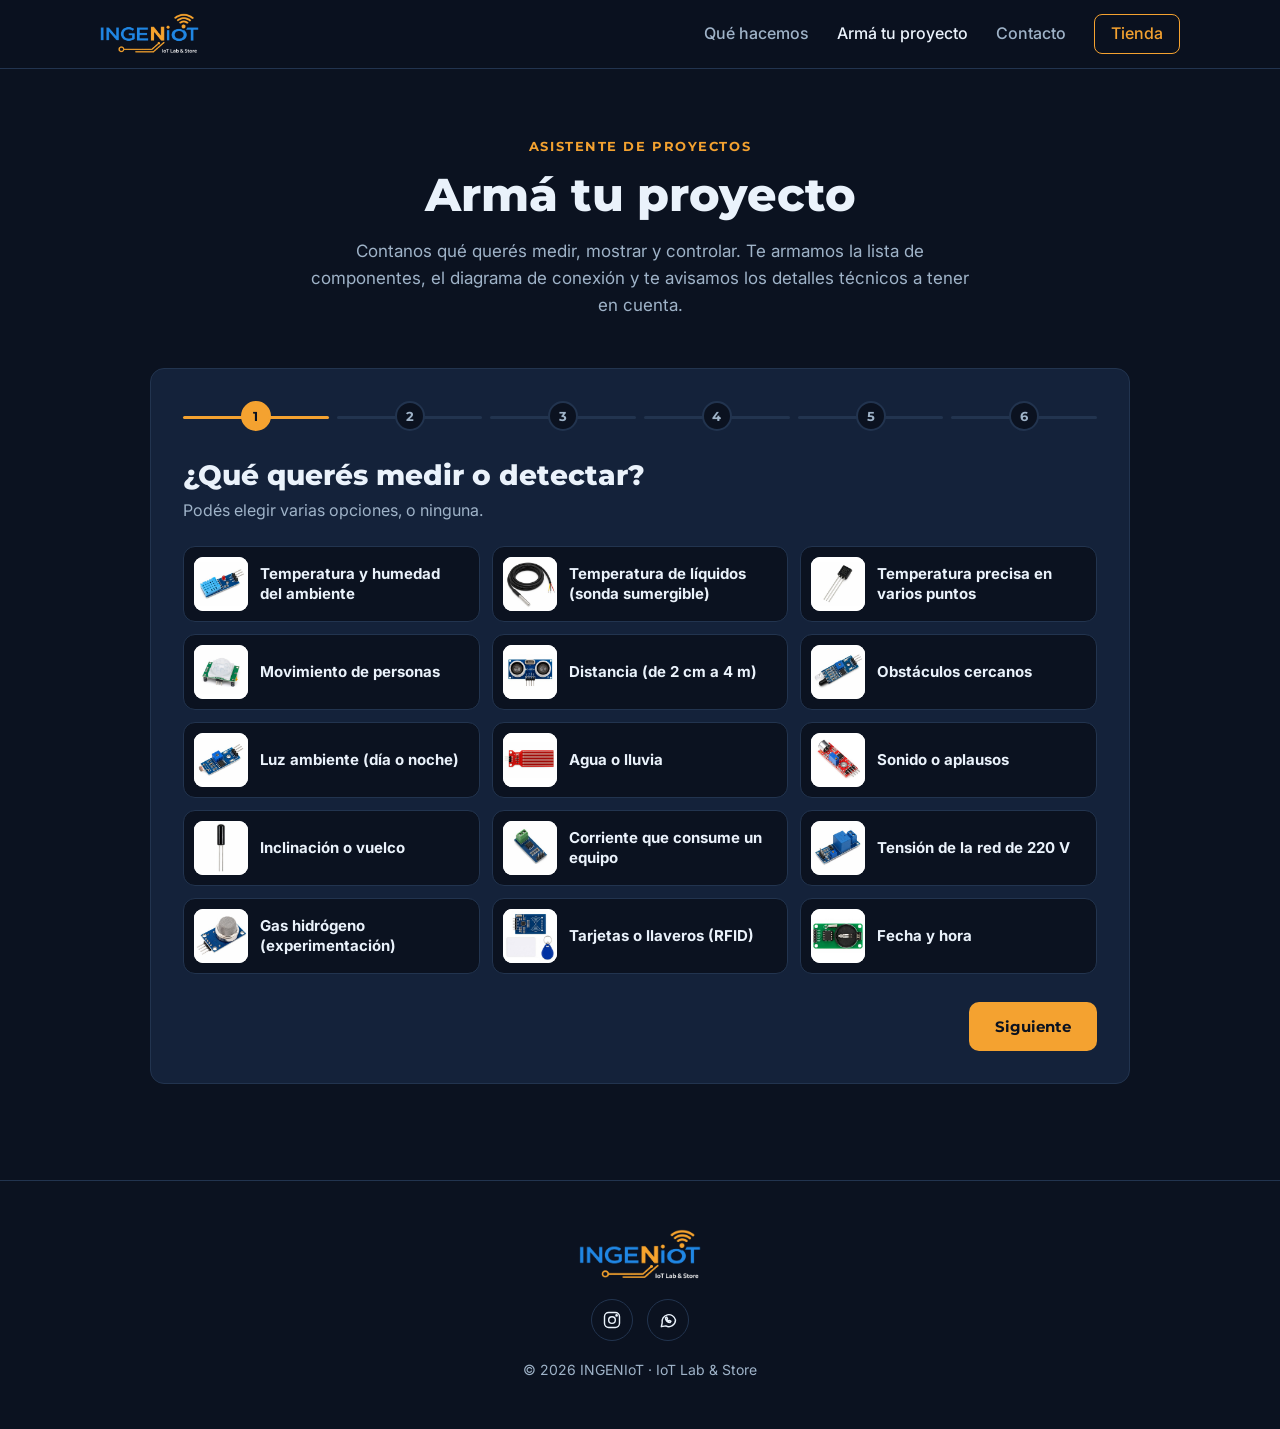
==== asistente.html @ f7495639 "Asistente “Armá tu proyecto”: preguntas, diagrama de bloques y lista de componentes" ====
<!DOCTYPE html>
<html lang="es">
<head>
  <meta charset="UTF-8">
  <meta name="viewport" content="width=device-width, initial-scale=1.0">
  <title>Armá tu proyecto | INGENIoT</title>
  <meta name="description" content="Respondé unas preguntas y te armamos la lista de componentes para tu proyecto con ESP32 o Arduino, con el diagrama de conexión.">
  <link rel="icon" type="image/png" href="ingeniot_reducido.png">

  <meta property="og:title" content="Armá tu proyecto | INGENIoT">
  <meta property="og:description" content="Contanos qué querés medir, mostrar y controlar, y te decimos qué componentes necesitás.">
  <meta property="og:image" content="https://ingeniotstore.com.ar/ingeniot_reducido.png">

  <link rel="preconnect" href="https://fonts.googleapis.com">
  <link rel="preconnect" href="https://fonts.gstatic.com" crossorigin>
  <link href="https://fonts.googleapis.com/css2?family=Montserrat:wght@500;600;700;800&family=Inter:wght@400;500;600&display=swap" rel="stylesheet">
  <link rel="stylesheet" href="styles.css">
  <link rel="stylesheet" href="asistente.css">
</head>

<body>

  <!-- ===== ENCABEZADO ===== -->
  <header class="header">
    <div class="container header-inner">
      <a href="index.html" class="brand"><img src="ingeniot.png" alt="INGENIoT IoT Lab & Store"></a>
      <button class="menu-toggle" aria-label="Abrir menú" aria-expanded="false">
        <span></span><span></span><span></span>
      </button>
      <nav class="nav">
        <a href="index.html#servicios">Qué hacemos</a>
        <a href="asistente.html" aria-current="page">Armá tu proyecto</a>
        <a href="index.html#contacto">Contacto</a>
        <a href="index.html#tienda" class="nav-store">Tienda</a>
      </nav>
    </div>
  </header>

  <!-- ===== INTRO ===== -->
  <section class="as-hero">
    <div class="container">
      <span class="kicker">Asistente de proyectos</span>
      <h1>Armá tu proyecto</h1>
      <p>Contanos qué querés medir, mostrar y controlar. Te armamos la lista de componentes, el diagrama de conexión y te avisamos los detalles técnicos a tener en cuenta.</p>
    </div>
  </section>

  <!-- ===== ASISTENTE ===== -->
  <section class="as-main">
    <div class="container">

      <div class="as-wizard" id="wizard">
        <ol class="as-progress" id="progress"></ol>
        <div class="as-step" id="step"></div>
        <div class="as-nav">
          <button class="btn btn-ghost" id="prev" type="button">Atrás</button>
          <p class="as-hint" id="hint" role="status"></p>
          <button class="btn btn-primary" id="next" type="button">Siguiente</button>
        </div>
      </div>

      <div class="as-result" id="result" hidden>
        <div class="as-result-head">
          <div>
            <span class="kicker">Tu proyecto</span>
            <h2 id="res-title">Así se conecta</h2>
            <p id="res-summary"></p>
          </div>
          <div class="as-result-actions">
            <button class="btn btn-ghost" id="edit" type="button">Modificar respuestas</button>
            <button class="btn btn-ghost" id="restart" type="button">Empezar de nuevo</button>
          </div>
        </div>

        <div class="as-kit" id="kit" hidden></div>

        <div class="as-diagram" id="diagram">
          <svg class="as-lines" id="lines" aria-hidden="true"></svg>
          <div class="as-col" id="col-in"><h3>Entradas</h3></div>
          <div class="as-col as-center" id="col-center"></div>
          <div class="as-col" id="col-out"><h3>Salidas</h3></div>
        </div>

        <div class="as-wiring">
          <h3>Para conectarlo todo</h3>
          <div class="as-wiring-cards" id="wiring"></div>
        </div>

        <div class="as-notes" id="notes"></div>

        <div class="as-list">
          <h3>Lista de componentes</h3>
          <p class="as-small">Destildá lo que ya tengas. Precios de referencia de nuestra tienda online.</p>
          <div id="list"></div>
          <div class="as-total"><span>Total estimado</span><strong id="total"></strong></div>
          <div class="as-buy">
            <button class="btn btn-primary" id="wa" type="button">Pedir por WhatsApp</button>
            <button class="btn btn-ghost" id="ask" type="button">Quiero asesoramiento</button>
            <button class="btn btn-ghost" id="share" type="button">Copiar link del proyecto</button>
          </div>
        </div>

        <form class="form as-form" id="ask-form" hidden novalidate>
          <h3>Contanos tu idea</h3>
          <p class="as-small">Nuestro equipo revisa tu proyecto y te responde por mail con sugerencias, sin costo.</p>
          <input type="hidden" name="_subject" value="Proyecto armado en el asistente de ingeniotstore.com.ar">
          <input type="text" name="_gotcha" tabindex="-1" autocomplete="off" style="display:none">
          <input type="hidden" name="proyecto" id="ask-proyecto">
          <div class="form-row">
            <label>Nombre <input type="text" name="nombre" required autocomplete="name"></label>
            <label>Email <input type="email" name="email" required autocomplete="email"></label>
          </div>
          <label>¿Qué querés lograr? <span class="optional">Cuanto más detalle, mejor</span>
            <textarea name="mensaje" rows="4" required></textarea>
          </label>
          <button type="submit" class="btn btn-primary btn-block">Enviar a INGENIoT</button>
          <p class="form-status" id="ask-status" role="status"></p>
        </form>
      </div>

    </div>
  </section>

  <!-- ===== PIE ===== -->
  <footer class="footer">
    <div class="container footer-inner">
      <img src="ingeniot.png" alt="INGENIoT" class="footer-logo">
      <div class="social">
        <a href="https://www.instagram.com/ingeniot.store/" target="_blank" rel="noopener" aria-label="Instagram">
          <svg viewBox="0 0 24 24" aria-hidden="true"><rect x="3" y="3" width="18" height="18" rx="5"/><circle cx="12" cy="12" r="4"/><circle cx="17.5" cy="6.5" r="0.8" class="fill"/></svg>
        </a>
        <a href="https://wa.me/5491128269570" target="_blank" rel="noopener" aria-label="WhatsApp">
          <svg viewBox="0 0 24 24" aria-hidden="true"><path d="M21 12a8 8 0 0 1-11.6 7.1L4 20l1-4.4A8 8 0 1 1 21 12z"/><path d="M9 9.5c0 3 2.5 5.5 5.5 5.5l1-1.5-2-1-1 .8a4 4 0 0 1-1.8-1.8l.8-1-1-2z"/></svg>
        </a>
      </div>
      <p class="copy">© <span id="year"></span> INGENIoT · IoT Lab &amp; Store</p>
    </div>
  </footer>

  <script src="asistente-datos.js"></script>
  <script src="asistente.js"></script>
</body>
</html>
---- styles.css ----
/* ===== Paleta INGENIoT ===== */
:root {
  --bg: #0B1220;
  --bg-alt: #0F1A2E;
  --surface: #14223A;
  --border: #22344F;
  --blue: #2385E0;
  --blue-light: #5AA9F0;
  --orange: #F4A230;
  --orange-dark: #E08A12;
  --text: #EAF2FB;
  --muted: #9FB3C8;
  --radius: 14px;
  --max: 1120px;
}

* { box-sizing: border-box; }

html { scroll-behavior: smooth; scroll-padding-top: 76px; }

body {
  margin: 0;
  font-family: "Inter", Arial, sans-serif;
  background: var(--bg);
  color: var(--text);
  line-height: 1.6;
  -webkit-font-smoothing: antialiased;
}

h1, h2, h3 { font-family: "Montserrat", Arial, sans-serif; line-height: 1.2; margin: 0 0 16px; }
p { margin: 0 0 16px; color: var(--muted); }
a { color: inherit; }
img { max-width: 100%; display: block; }

.container { max-width: var(--max); margin: 0 auto; padding: 0 20px; }
.accent { color: var(--orange); }

/* ===== Botones ===== */
.btn {
  display: inline-flex; align-items: center; justify-content: center; gap: 8px;
  padding: 13px 24px; border-radius: 10px; border: 2px solid transparent;
  font-family: "Montserrat", Arial, sans-serif; font-weight: 700; font-size: 15px;
  text-decoration: none; cursor: pointer; transition: transform .15s, background .15s, border-color .15s;
}
.btn:hover { transform: translateY(-2px); }
.btn-primary { background: var(--orange); color: #0B1220; }
.btn-primary:hover { background: #FFB54D; }
.btn-ghost { border-color: var(--blue-light); color: var(--text); }
.btn-ghost:hover { background: rgba(90,169,240,.12); }
.btn-block { width: 100%; }

/* ===== Encabezado ===== */
.header {
  position: sticky; top: 0; z-index: 10;
  background: rgba(11,18,32,.92); backdrop-filter: blur(8px);
  border-bottom: 1px solid var(--border);
}
.header-inner { display: flex; align-items: center; justify-content: space-between; height: 68px; }
.brand img { height: 42px; width: auto; }
.nav { display: flex; align-items: center; gap: 28px; }
.nav a { text-decoration: none; font-weight: 500; color: var(--muted); transition: color .15s; }
.nav a:hover { color: var(--text); }
.nav .nav-store { color: var(--orange); border: 1.5px solid var(--orange); padding: 6px 16px; border-radius: 8px; }
.nav .nav-store:hover { background: var(--orange); color: #0B1220; }

.menu-toggle { display: none; background: none; border: 0; padding: 8px; cursor: pointer; }
.menu-toggle span { display: block; width: 24px; height: 2px; margin: 5px 0; background: var(--text); transition: .2s; }

/* ===== Hero ===== */
.hero {
  position: relative; padding: 110px 0 120px; text-align: center;
  background: linear-gradient(180deg, rgba(11,18,32,.80) 0%, rgba(11,18,32,.88) 70%, var(--bg) 100%),
              url("banner_modulos.jpeg") center / cover no-repeat;
}
.hero-inner { max-width: 820px; }
.badge {
  display: inline-block; margin-bottom: 22px; padding: 6px 16px; border-radius: 999px;
  background: rgba(244,162,48,.12); color: var(--orange); font-size: 14px; font-weight: 600;
}
.hero h1 { font-size: clamp(30px, 5vw, 52px); font-weight: 800; }
.lead { font-size: 18px; max-width: 640px; margin: 0 auto 32px; color: #C3D3E4; }
.hero-actions { display: flex; gap: 14px; justify-content: center; flex-wrap: wrap; }

/* ===== Pilares ===== */
.pillars {
  display: grid; grid-template-columns: 1fr 1fr; gap: 24px;
  margin-top: -60px; position: relative;
}
.pillar {
  background: var(--surface); border: 1px solid var(--border); border-radius: var(--radius);
  padding: 32px; box-shadow: 0 20px 40px rgba(0,0,0,.25);
}
.pillar h2 { font-size: 22px; }
.pillar p { margin: 0; }
.pillar-icon {
  width: 52px; height: 52px; border-radius: 12px; margin-bottom: 18px;
  display: grid; place-items: center; background: rgba(35,133,224,.15);
}
.pillar:nth-child(2) .pillar-icon { background: rgba(244,162,48,.15); }
.pillar-icon svg { width: 28px; height: 28px; fill: none; stroke: var(--blue-light); stroke-width: 1.8; stroke-linecap: round; stroke-linejoin: round; }
.pillar:nth-child(2) .pillar-icon svg { stroke: var(--orange); }

/* ===== Secciones ===== */
.section { padding: 96px 0; }
.section-alt { background: var(--bg-alt); }
.section-head { text-align: center; max-width: 680px; margin: 0 auto 48px; }
.section-head h2, .about h2, .store-cta h2 { font-size: clamp(26px, 3.5vw, 36px); font-weight: 800; }
.kicker {
  display: inline-block; margin-bottom: 10px; color: var(--orange);
  font-family: "Montserrat", Arial, sans-serif; font-weight: 700; font-size: 13px;
  letter-spacing: .12em; text-transform: uppercase;
}

/* ===== Tarjetas de servicios ===== */
.cards { display: grid; grid-template-columns: repeat(3, 1fr); gap: 20px; }
.card {
  background: var(--surface); border: 1px solid var(--border); border-radius: var(--radius);
  padding: 28px; transition: border-color .2s, transform .2s;
}
.card:hover { border-color: var(--blue); transform: translateY(-4px); }
.card svg { width: 36px; height: 36px; margin-bottom: 14px; fill: none; stroke: var(--orange); stroke-width: 1.6; stroke-linecap: round; stroke-linejoin: round; }
.card h3 { font-size: 18px; margin-bottom: 8px; }
.card p { margin: 0; font-size: 15px; }
@media (min-width: 1081px) { .cards { grid-template-columns: repeat(4, 1fr); } }

/* ===== Quiénes somos ===== */
.about { display: grid; grid-template-columns: 1.3fr 1fr; gap: 56px; align-items: center; }
.values { list-style: none; margin: 0; padding: 0; display: grid; gap: 16px; }
.values li {
  background: var(--surface); border-left: 3px solid var(--orange); border-radius: 10px;
  padding: 18px 22px; display: grid; gap: 4px;
}
.values strong { font-family: "Montserrat", Arial, sans-serif; }
.values span { color: var(--muted); font-size: 15px; }

/* ===== Tienda ===== */
.store-cta {
  display: flex; align-items: center; justify-content: space-between; gap: 32px;
  background: linear-gradient(135deg, rgba(35,133,224,.18), rgba(244,162,48,.10));
  border: 1px solid var(--border); border-radius: var(--radius); padding: 44px;
}
.store-cta p { margin: 0; }
.store-cta .btn { flex-shrink: 0; }
#asistente { padding-bottom: 0; }

/* ===== Formulario ===== */
.contact { max-width: 760px; }
.form {
  background: var(--surface); border: 1px solid var(--border); border-radius: var(--radius);
  padding: 36px; display: grid; gap: 20px;
}
.form-row { display: grid; grid-template-columns: 1fr 1fr; gap: 20px; }
.form label { display: grid; gap: 8px; font-weight: 500; font-size: 15px; }
.optional { color: var(--muted); font-weight: 400; }
.form input[type="text"], .form input[type="email"], .form input[type="tel"], .form textarea {
  width: 100%; padding: 12px 14px; border-radius: 10px;
  border: 1px solid var(--border); background: var(--bg); color: var(--text);
  font: inherit; transition: border-color .15s;
}
.form input:focus, .form textarea:focus { outline: none; border-color: var(--blue); box-shadow: 0 0 0 3px rgba(35,133,224,.2); }
.form textarea { resize: vertical; }
.form .invalid { border-color: #E5534B; }

fieldset { border: 0; padding: 0; margin: 0; }
legend { font-weight: 500; font-size: 15px; margin-bottom: 12px; }
.checks { display: grid; grid-template-columns: 1fr 1fr; gap: 10px; }
.form .check {
  display: flex; align-items: center; gap: 10px; font-weight: 400;
  padding: 12px 14px; border: 1px solid var(--border); border-radius: 10px; cursor: pointer;
  transition: border-color .15s, background .15s;
}
.form .check:hover { border-color: var(--blue); }
.check input { width: 18px; height: 18px; accent-color: var(--orange); flex-shrink: 0; }
.check:has(input:checked) { border-color: var(--orange); background: rgba(244,162,48,.08); }

.form-status { margin: 0; text-align: center; min-height: 1.6em; }
.form-status.ok { color: #5BD18B; }
.form-status.error { color: #F07A73; }

/* ===== Pie ===== */
.footer { padding: 48px 0; border-top: 1px solid var(--border); }
.footer-inner { display: flex; flex-direction: column; align-items: center; gap: 18px; }
.footer-logo { height: 52px; width: auto; }
.social { display: flex; gap: 14px; }
.social a {
  width: 42px; height: 42px; border-radius: 50%; display: grid; place-items: center;
  border: 1px solid var(--border); transition: border-color .15s, background .15s;
}
.social a:hover { border-color: var(--orange); background: rgba(244,162,48,.1); }
.social svg { width: 20px; height: 20px; fill: none; stroke: var(--text); stroke-width: 1.7; stroke-linecap: round; stroke-linejoin: round; }
.social svg .fill { fill: var(--text); }
.copy { margin: 0; font-size: 14px; }

/* ===== Responsive ===== */
@media (max-width: 900px) {
  .cards { grid-template-columns: 1fr 1fr; }
  .about { grid-template-columns: 1fr; gap: 32px; }
}

@media (max-width: 720px) {
  .menu-toggle { display: block; }
  .nav {
    position: absolute; top: 68px; left: 0; right: 0;
    flex-direction: column; gap: 0; padding: 8px 20px 20px;
    background: var(--bg); border-bottom: 1px solid var(--border);
    display: none;
  }
  .nav.open { display: flex; }
  .nav a { padding: 12px 0; width: 100%; text-align: center; }
  .nav .nav-store { margin-top: 8px; }
  .brand img { height: 36px; }

  .hero { padding: 72px 0 96px; }
  .lead { font-size: 16px; }
  .pillars, .cards, .form-row, .checks { grid-template-columns: 1fr; }
  .pillar, .form { padding: 24px; }
  .section { padding: 72px 0; }
  .store-cta { flex-direction: column; align-items: flex-start; padding: 28px; }
  .store-cta .btn { width: 100%; }
}
---- asistente.css ----
/* ===== Asistente "Armá tu proyecto" (usa las variables de styles.css) ===== */
.nav a[aria-current="page"] { color: var(--text); }
.btn-ghost { background: transparent; }

.as-hero { padding: 64px 0 24px; text-align: center; }
.as-hero h1 { font-size: clamp(30px, 5vw, 46px); font-weight: 800; }
.as-hero p { max-width: 680px; margin: 0 auto; font-size: 17px; }
.as-main { padding: 24px 0 96px; }
.as-small { font-size: 14px; }

/* ----- Wizard ----- */
.as-wizard {
  background: var(--surface); border: 1px solid var(--border); border-radius: var(--radius);
  padding: 32px; max-width: 980px; margin: 0 auto;
}
.as-progress { list-style: none; display: flex; gap: 8px; padding: 0; margin: 0 0 28px; }
.as-progress li { flex: 1; position: relative; }
.as-progress li::before { content: ""; position: absolute; left: 0; right: 0; top: 50%; height: 3px; background: var(--border); border-radius: 2px; }
.as-progress li.done::before, .as-progress li.on::before { background: var(--orange); }
.as-progress button {
  position: relative; display: grid; place-items: center; width: 30px; height: 30px; margin: 0 auto;
  border-radius: 50%; border: 2px solid var(--border); background: var(--bg); color: var(--muted);
  font: 700 13px "Montserrat", Arial, sans-serif; cursor: pointer;
}
.as-progress li.done button { border-color: var(--orange); color: var(--orange); }
.as-progress li.on button { border-color: var(--orange); background: var(--orange); color: #0B1220; }

.as-step h2 { font-size: clamp(22px, 3vw, 28px); font-weight: 800; margin-bottom: 6px; }
.as-step > p { margin-bottom: 22px; }
.as-options { display: grid; grid-template-columns: repeat(auto-fill, minmax(220px, 1fr)); gap: 12px; }
.as-opt {
  display: flex; align-items: center; gap: 12px; text-align: left; padding: 10px 14px 10px 10px;
  background: var(--bg); color: var(--text); border: 1.5px solid var(--border); border-radius: 12px;
  font: inherit; cursor: pointer; transition: border-color .15s, background .15s, transform .15s;
}
.as-opt:hover { border-color: var(--blue); transform: translateY(-1px); }
.as-opt.on { border-color: var(--orange); background: rgba(244,162,48,.10); }
.as-opt-img {
  flex-shrink: 0; width: 54px; height: 54px; border-radius: 9px; background: #fff;
  display: grid; place-items: center; overflow: hidden;
}
.as-opt-img img { width: 100%; height: 100%; object-fit: contain; }
.as-ico { width: 30px; height: 30px; fill: none; stroke: #2385E0; stroke-width: 1.7; stroke-linecap: round; stroke-linejoin: round; }
.as-opt-txt { display: grid; gap: 2px; font-size: 15px; line-height: 1.3; }
.as-opt-txt small { color: var(--muted); font-size: 13px; }
.as-unico { grid-template-columns: repeat(auto-fill, minmax(260px, 1fr)); }

.as-nav { display: flex; align-items: center; justify-content: space-between; gap: 16px; margin-top: 28px; }
.as-hint { margin: 0; color: #F07A73; font-size: 14px; text-align: center; flex: 1; }

/* ----- Resultado ----- */
.as-result-head { display: flex; justify-content: space-between; align-items: flex-end; gap: 20px; flex-wrap: wrap; margin-bottom: 20px; }
.as-result-head h2 { font-size: clamp(24px, 3.5vw, 34px); font-weight: 800; margin-bottom: 6px; }
.as-result-head p { margin: 0; }
.as-result-actions { display: flex; gap: 10px; flex-wrap: wrap; }
.as-result-actions .btn { padding: 9px 16px; font-size: 14px; }

.as-kit {
  background: linear-gradient(135deg, rgba(244,162,48,.16), rgba(35,133,224,.10));
  border: 1px solid var(--orange); border-radius: 12px; padding: 16px 20px; margin-bottom: 20px; color: var(--text);
}
.as-kit a { color: var(--orange); font-weight: 600; }

.as-diagram {
  position: relative; display: grid; grid-template-columns: 1fr minmax(220px, .8fr) 1fr; gap: 56px;
  align-items: center; padding: 28px; border-radius: var(--radius);
  background:
    radial-gradient(circle at 1px 1px, rgba(90,169,240,.13) 1px, transparent 0) 0 0 / 22px 22px,
    var(--bg-alt);
  border: 1px solid var(--border);
}
.as-lines { position: absolute; inset: 0; width: 100%; height: 100%; pointer-events: none; overflow: visible; }
.as-lines path { fill: none; stroke: var(--orange); stroke-width: 2; opacity: .85; }
.as-lines path.as-wireless { stroke: var(--blue-light); stroke-dasharray: 6 6; }
.as-lines circle { fill: var(--orange); }
.as-col { position: relative; display: grid; gap: 12px; align-content: center; z-index: 1; }
.as-col h3 { font-size: 13px; letter-spacing: .12em; text-transform: uppercase; color: var(--muted); margin: 0 0 2px; }
.as-center { gap: 40px; }
.as-empty { font-size: 14px; margin: 0; padding: 14px; border: 1px dashed var(--border); border-radius: 10px; text-align: center; }

.as-card {
  display: flex; align-items: center; gap: 12px; padding: 8px 12px 8px 8px; text-decoration: none;
  background: var(--surface); border: 1px solid var(--border); border-radius: 12px;
  transition: border-color .15s, transform .15s;
}
a.as-card:hover { border-color: var(--blue); transform: translateY(-2px); }
.as-card img { flex-shrink: 0; width: 64px; height: 64px; object-fit: contain; background: #fff; border-radius: 8px; }
.as-card-txt { display: grid; gap: 2px; line-height: 1.25; min-width: 0; }
.as-card-txt strong { font-size: 14px; }
.as-card-txt em { color: var(--orange); font-style: normal; }
.as-card-txt small { color: var(--muted); font-size: 12px; }
.as-board { flex-direction: column; text-align: center; padding: 14px; border: 2px solid var(--orange); box-shadow: 0 10px 30px rgba(244,162,48,.15); }
.as-board img { width: 150px; height: 150px; }
.as-board .as-card-txt strong { font-size: 16px; }
.as-phone { justify-content: center; border-style: dashed; border-color: var(--blue-light); }
.as-phone .as-ico { width: 40px; height: 40px; stroke: var(--blue-light); }

.as-wiring { margin-top: 24px; }
.as-wiring h3, .as-notes h3, .as-list h3, .as-form h3 { font-size: 20px; margin-bottom: 10px; }
.as-wiring-cards { display: grid; grid-template-columns: repeat(auto-fill, minmax(230px, 1fr)); gap: 10px; }
.as-card-sm img { width: 48px; height: 48px; }

.as-notes { margin-top: 28px; display: grid; gap: 8px; }
.as-notes h3 { margin-bottom: 4px; }
.as-note { margin: 0; padding: 12px 16px; border-radius: 10px; background: var(--surface); border-left: 3px solid var(--blue-light); color: var(--text); font-size: 15px; }
.as-note.as-warn { border-left-color: var(--orange); }
.as-note.as-ok { border-left-color: #5BD18B; }

.as-list { margin-top: 32px; background: var(--surface); border: 1px solid var(--border); border-radius: var(--radius); padding: 28px; }
.as-row {
  display: grid; grid-template-columns: 22px 48px 1fr auto auto auto; gap: 14px; align-items: center;
  padding: 10px 0; border-bottom: 1px solid var(--border); cursor: pointer;
}
.as-row input { width: 18px; height: 18px; accent-color: var(--orange); }
.as-row img { width: 48px; height: 48px; object-fit: contain; background: #fff; border-radius: 8px; }
.as-row-name { display: grid; line-height: 1.3; min-width: 0; }
.as-row-name small { color: var(--muted); font-size: 13px; }
.as-row-qty { color: var(--muted); font-size: 14px; }
.as-row-price { font-weight: 600; min-width: 90px; text-align: right; }
.as-row-link { color: var(--blue-light); font-size: 14px; }
.as-row.off { opacity: .45; }
.as-row.off .as-row-price { text-decoration: line-through; }
.as-total { display: flex; justify-content: space-between; align-items: baseline; padding: 18px 0 4px; font-size: 18px; }
.as-total strong { font-family: "Montserrat", Arial, sans-serif; font-size: 26px; color: var(--orange); }
.as-buy { display: flex; gap: 12px; flex-wrap: wrap; margin-top: 16px; }

.as-form { margin-top: 24px; }
.as-form h3 { margin: 0; }
.as-form .as-small { margin: -12px 0 0; }

/* ----- Responsive ----- */
@media (max-width: 860px) {
  .as-diagram { grid-template-columns: 1fr; gap: 36px; padding: 20px; }
  .as-center { order: 2; }
  #col-in { order: 1; }
  #col-out { order: 3; }
  .as-board { flex-direction: row; text-align: left; }
  .as-board img { width: 90px; height: 90px; }
}
@media (max-width: 720px) {
  .as-wizard, .as-list { padding: 20px; }
  .as-options, .as-unico { grid-template-columns: 1fr; }
  .as-row { grid-template-columns: 22px 44px 1fr auto; }
  .as-row-qty, .as-row-link { display: none; }
  .as-buy .btn { width: 100%; }
}
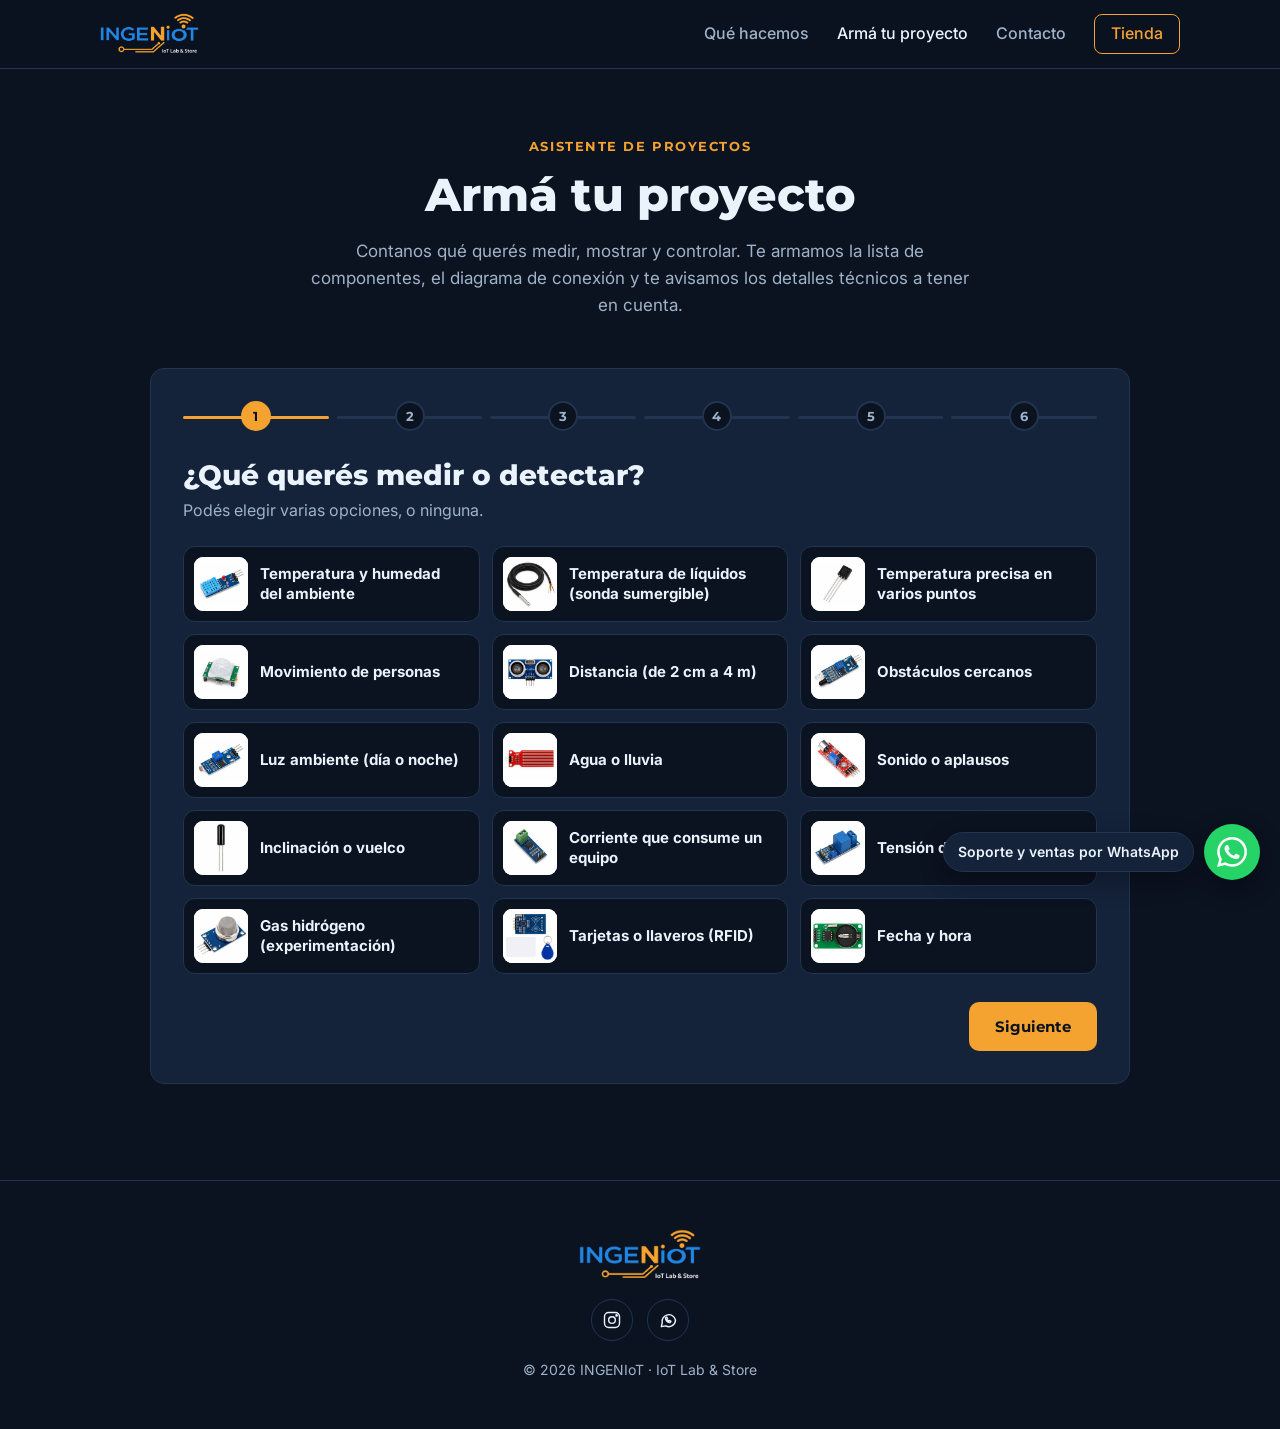
==== commit 69ad782f: "Tienda online activa, botón flotante de WhatsApp y precios actualizados en el asistente" ====
--- a/asistente.html
+++ b/asistente.html
@@ -31,7 +31,7 @@
         <a href="index.html#servicios">Qué hacemos</a>
         <a href="asistente.html" aria-current="page">Armá tu proyecto</a>
         <a href="index.html#contacto">Contacto</a>
-        <a href="index.html#tienda" class="nav-store">Tienda</a>
+        <a href="https://ingeniot.mitiendanube.com" class="nav-store" target="_blank" rel="noopener">Tienda</a>
       </nav>
     </div>
   </header>
@@ -137,6 +137,12 @@
     </div>
   </footer>
 
+  <!-- ===== BOTÓN FLOTANTE DE WHATSAPP ===== -->
+  <a class="wa-float" href="https://wa.me/5491128269570?text=Hola%20INGENIoT!%20Les%20escribo%20desde%20la%20web." target="_blank" rel="noopener" aria-label="Soporte y ventas por WhatsApp">
+    <span class="wa-float-label">Soporte y ventas por WhatsApp</span>
+    <span class="wa-float-icon"><svg viewBox="0 0 24 24" aria-hidden="true"><path d="M17.472 14.382c-.297-.149-1.758-.867-2.03-.967-.273-.099-.471-.148-.67.15-.197.297-.767.966-.94 1.164-.173.199-.347.223-.644.075-.297-.15-1.255-.463-2.39-1.475-.883-.788-1.48-1.761-1.653-2.059-.173-.297-.018-.458.13-.606.134-.133.298-.347.446-.52.149-.174.198-.298.298-.497.099-.198.05-.371-.025-.52-.075-.149-.669-1.612-.916-2.207-.242-.579-.487-.5-.669-.51-.173-.008-.371-.01-.57-.01-.198 0-.52.074-.792.372-.272.297-1.04 1.016-1.04 2.479 0 1.462 1.065 2.875 1.213 3.074.149.198 2.096 3.2 5.077 4.487.709.306 1.262.489 1.694.625.712.227 1.36.195 1.871.118.571-.085 1.758-.719 2.006-1.413.248-.694.248-1.289.173-1.413-.074-.124-.272-.198-.57-.347m-5.421 7.403h-.004a9.87 9.87 0 01-5.031-1.378l-.361-.214-3.741.982.998-3.648-.235-.374a9.86 9.86 0 01-1.51-5.26c.001-5.45 4.436-9.884 9.888-9.884 2.64 0 5.122 1.03 6.988 2.898a9.825 9.825 0 012.893 6.994c-.003 5.45-4.437 9.884-9.885 9.884m8.413-18.297A11.815 11.815 0 0012.05 0C5.495 0 .16 5.335.157 11.892c0 2.096.547 4.142 1.588 5.945L.057 24l6.305-1.654a11.882 11.882 0 005.683 1.448h.005c6.554 0 11.89-5.335 11.893-11.893a11.821 11.821 0 00-3.48-8.413Z"/></svg></span>
+  </a>
+
   <script src="asistente-datos.js"></script>
   <script src="asistente.js"></script>
 </body>
--- a/styles.css
+++ b/styles.css
@@ -218,3 +218,25 @@
   .store-cta { flex-direction: column; align-items: flex-start; padding: 28px; }
   .store-cta .btn { width: 100%; }
 }
+
+/* ===== Botón flotante de WhatsApp ===== */
+.wa-float {
+  position: fixed; right: 20px; bottom: 20px; z-index: 50;
+  display: flex; align-items: center; gap: 10px; text-decoration: none;
+}
+.wa-float-icon {
+  width: 56px; height: 56px; border-radius: 50%; display: grid; place-items: center;
+  background: #25D366; box-shadow: 0 8px 24px rgba(0,0,0,.35); transition: transform .15s;
+}
+.wa-float-icon svg { width: 30px; height: 30px; fill: #fff; }
+.wa-float-label {
+  background: var(--surface); color: var(--text); border: 1px solid var(--border);
+  padding: 8px 14px; border-radius: 999px; font-size: 14px; font-weight: 600;
+  box-shadow: 0 8px 24px rgba(0,0,0,.3); white-space: nowrap;
+}
+.wa-float:hover .wa-float-icon { transform: scale(1.08); }
+@media (max-width: 720px) {
+  .wa-float { right: 14px; bottom: 14px; }
+  .wa-float-label { display: none; }   /* en el celular, solo el ícono */
+  .wa-float-icon { width: 52px; height: 52px; }
+}
